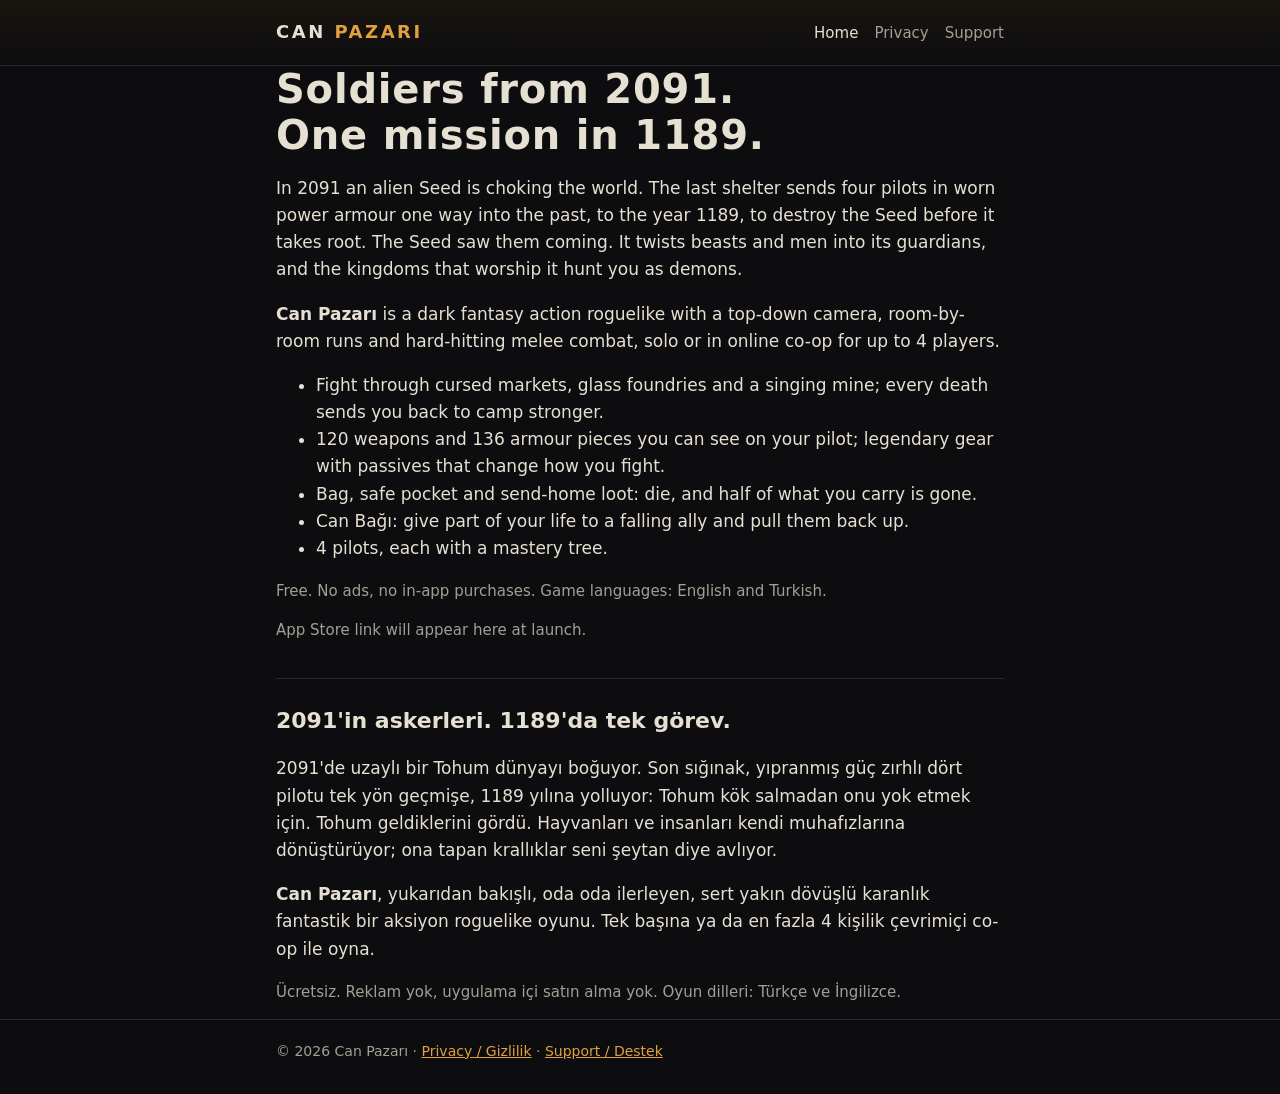
==== index.html @ d1b07894 "Can Pazari: privacy + support pages" ====
<!doctype html>
<html lang="en">
<head>
<meta charset="utf-8">
<meta name="viewport" content="width=device-width, initial-scale=1">
<title>Can Pazarı · Co-op Roguelike</title>
<meta name="description" content="Can Pazarı: a dark fantasy co-op action roguelike. Soldiers from 2091 are sent back to 1189 to destroy an alien Seed. Free on iPhone.">
<meta property="og:title" content="Can Pazarı · Co-op Roguelike">
<meta property="og:description" content="Soldiers from 2091. One mission in 1189: kill the Seed. Dark fantasy co-op action roguelike for 1–4 players.">
<link rel="stylesheet" href="style.css">
</head>
<body>
<header><div class="kap">
  <a class="marka" href="index.html">Can <span>Pazarı</span></a>
  <nav><a href="index.html" aria-current="page">Home</a><a href="privacy.html">Privacy</a><a href="support.html">Support</a></nav>
</div></header>
<main class="kap">

<section lang="en">
<h1>Soldiers from 2091.<br>One mission in 1189.</h1>
<p>In 2091 an alien Seed is choking the world. The last shelter sends four pilots in worn power armour one way into the past, to the year 1189, to destroy the Seed before it takes root. The Seed saw them coming. It twists beasts and men into its guardians, and the kingdoms that worship it hunt you as demons.</p>
<p><strong>Can Pazarı</strong> is a dark fantasy action roguelike with a top-down camera, room-by-room runs and hard-hitting melee combat, solo or in online co-op for up to 4 players.</p>
<ul>
  <li>Fight through cursed markets, glass foundries and a singing mine; every death sends you back to camp stronger.</li>
  <li>120 weapons and 136 armour pieces you can see on your pilot; legendary gear with passives that change how you fight.</li>
  <li>Bag, safe pocket and send-home loot: die, and half of what you carry is gone.</li>
  <li>Can Bağı: give part of your life to a falling ally and pull them back up.</li>
  <li>4 pilots, each with a mastery tree.</li>
</ul>
<p class="soluk">Free. No ads, no in-app purchases. Game languages: English and Turkish.</p>
<p class="soluk">App Store link will appear here at launch.</p>
</section>

<section lang="tr">
<h2>2091'in askerleri. 1189'da tek görev.</h2>
<p>2091'de uzaylı bir Tohum dünyayı boğuyor. Son sığınak, yıpranmış güç zırhlı dört pilotu tek yön geçmişe, 1189 yılına yolluyor: Tohum kök salmadan onu yok etmek için. Tohum geldiklerini gördü. Hayvanları ve insanları kendi muhafızlarına dönüştürüyor; ona tapan krallıklar seni şeytan diye avlıyor.</p>
<p><strong>Can Pazarı</strong>, yukarıdan bakışlı, oda oda ilerleyen, sert yakın dövüşlü karanlık fantastik bir aksiyon roguelike oyunu. Tek başına ya da en fazla 4 kişilik çevrimiçi co-op ile oyna.</p>
<p class="soluk">Ücretsiz. Reklam yok, uygulama içi satın alma yok. Oyun dilleri: Türkçe ve İngilizce.</p>
</section>

</main>
<footer><div class="kap">© 2026 Can Pazarı · <a href="privacy.html">Privacy / Gizlilik</a> · <a href="support.html">Support / Destek</a></div></footer>
</body>
</html>
---- style.css ----
:root {
  --zemin: #0d0d10;
  --panel: #16161b;
  --cizgi: #2a2a31;
  --yazi: #e6e0d2;
  --soluk: #a49f94;
  --amber: #e0a040;
  --kan: #b4404a;
  color-scheme: dark;
}
* { box-sizing: border-box; }
html { background: var(--zemin); }
body {
  margin: 0;
  background: var(--zemin);
  color: var(--yazi);
  font: 17px/1.6 system-ui, -apple-system, "Segoe UI", Roboto, "Noto Sans", sans-serif;
  -webkit-text-size-adjust: 100%;
}
a { color: var(--amber); }
a:focus-visible { outline: 2px solid var(--amber); outline-offset: 2px; }
header {
  border-bottom: 1px solid var(--cizgi);
  background: linear-gradient(180deg, #19140e 0%, var(--zemin) 100%);
}
.kap { max-width: 760px; margin: 0 auto; padding: 0 16px; }
header .kap { display: flex; align-items: center; justify-content: space-between; gap: 16px; padding-top: 18px; padding-bottom: 18px; flex-wrap: wrap; }
.marka { font-weight: 800; letter-spacing: .14em; text-transform: uppercase; color: var(--yazi); text-decoration: none; font-size: 18px; }
.marka span { color: var(--amber); }
nav a { margin-left: 16px; color: var(--soluk); text-decoration: none; font-size: 15px; }
nav a:first-child { margin-left: 0; }
nav a[aria-current="page"], nav a:hover { color: var(--yazi); }
main { padding: 32px 0 56px; }
h1 { font-size: clamp(28px, 6vw, 40px); line-height: 1.15; margin: 0 0 12px; letter-spacing: .02em; }
h2 { font-size: 22px; margin: 36px 0 8px; border-top: 1px solid var(--cizgi); padding-top: 24px; }
h3 { font-size: 18px; margin: 24px 0 4px; color: var(--amber); }
p, li { color: var(--yazi); }
.soluk { color: var(--soluk); font-size: 15px; }
.kart { background: var(--panel); border: 1px solid var(--cizgi); border-left: 3px solid var(--amber); padding: 16px 18px; margin: 20px 0; }
.dil { display: inline-block; font-size: 13px; letter-spacing: .1em; text-transform: uppercase; color: var(--zemin); background: var(--amber); padding: 2px 8px; margin-bottom: 8px; }
table { border-collapse: collapse; width: 100%; font-size: 15px; }
th, td { text-align: left; border-bottom: 1px solid var(--cizgi); padding: 8px 6px; vertical-align: top; }
footer { border-top: 1px solid var(--cizgi); padding: 20px 0 32px; color: var(--soluk); font-size: 14px; }
@media (max-width: 480px) {
  body { font-size: 16px; }
  nav a { margin-left: 12px; }
}
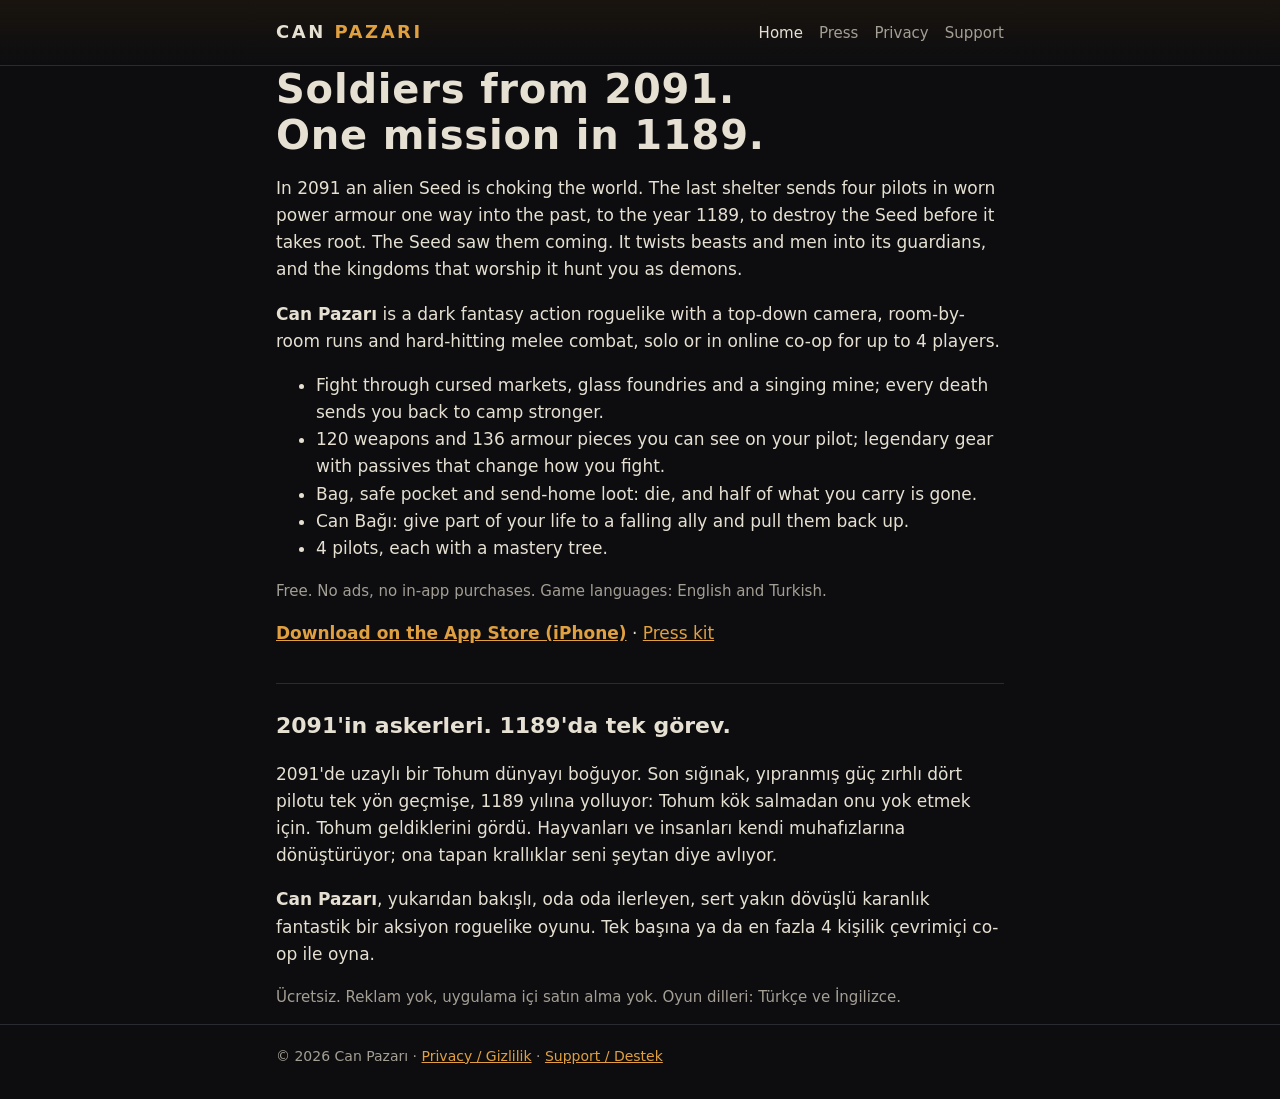
==== commit 9edf16f0: "Press kit + 1.0.1 site update Co-Authored-By: Claude Opus 5.5 <noreply@anthropic.com>" ====
--- a/index.html
+++ b/index.html
@@ -12,7 +12,7 @@
 <body>
 <header><div class="kap">
   <a class="marka" href="index.html">Can <span>Pazarı</span></a>
-  <nav><a href="index.html" aria-current="page">Home</a><a href="privacy.html">Privacy</a><a href="support.html">Support</a></nav>
+  <nav><a href="index.html" aria-current="page">Home</a><a href="presskit.html">Press</a><a href="privacy.html">Privacy</a><a href="support.html">Support</a></nav>
 </div></header>
 <main class="kap">
 
@@ -28,7 +28,7 @@
   <li>4 pilots, each with a mastery tree.</li>
 </ul>
 <p class="soluk">Free. No ads, no in-app purchases. Game languages: English and Turkish.</p>
-<p class="soluk">App Store link will appear here at launch.</p>
+<p><a href="https://apps.apple.com/app/id6835660578"><strong>Download on the App Store (iPhone)</strong></a> · <a href="presskit.html">Press kit</a></p>
 </section>
 
 <section lang="tr">
--- a/style.css
+++ b/style.css
@@ -45,3 +45,11 @@
   body { font-size: 16px; }
   nav a { margin-left: 12px; }
 }
+/* M-pazar: basın kiti */
+img, video { max-width: 100%; height: auto; }
+.genis { display: block; width: 100%; height: auto; margin: 16px 0; border: 1px solid var(--cizgi); background: #000; }
+.galeri { display: grid; grid-template-columns: repeat(auto-fill, minmax(220px, 1fr)); gap: 10px; margin: 12px 0 8px; }
+.galeri a { display: block; border: 1px solid var(--cizgi); }
+.galeri img { display: block; width: 100%; height: auto; }
+.olgu th { width: 34%; color: var(--soluk); font-weight: 600; }
+.ikon { border-radius: 22%; border: 1px solid var(--cizgi); }
